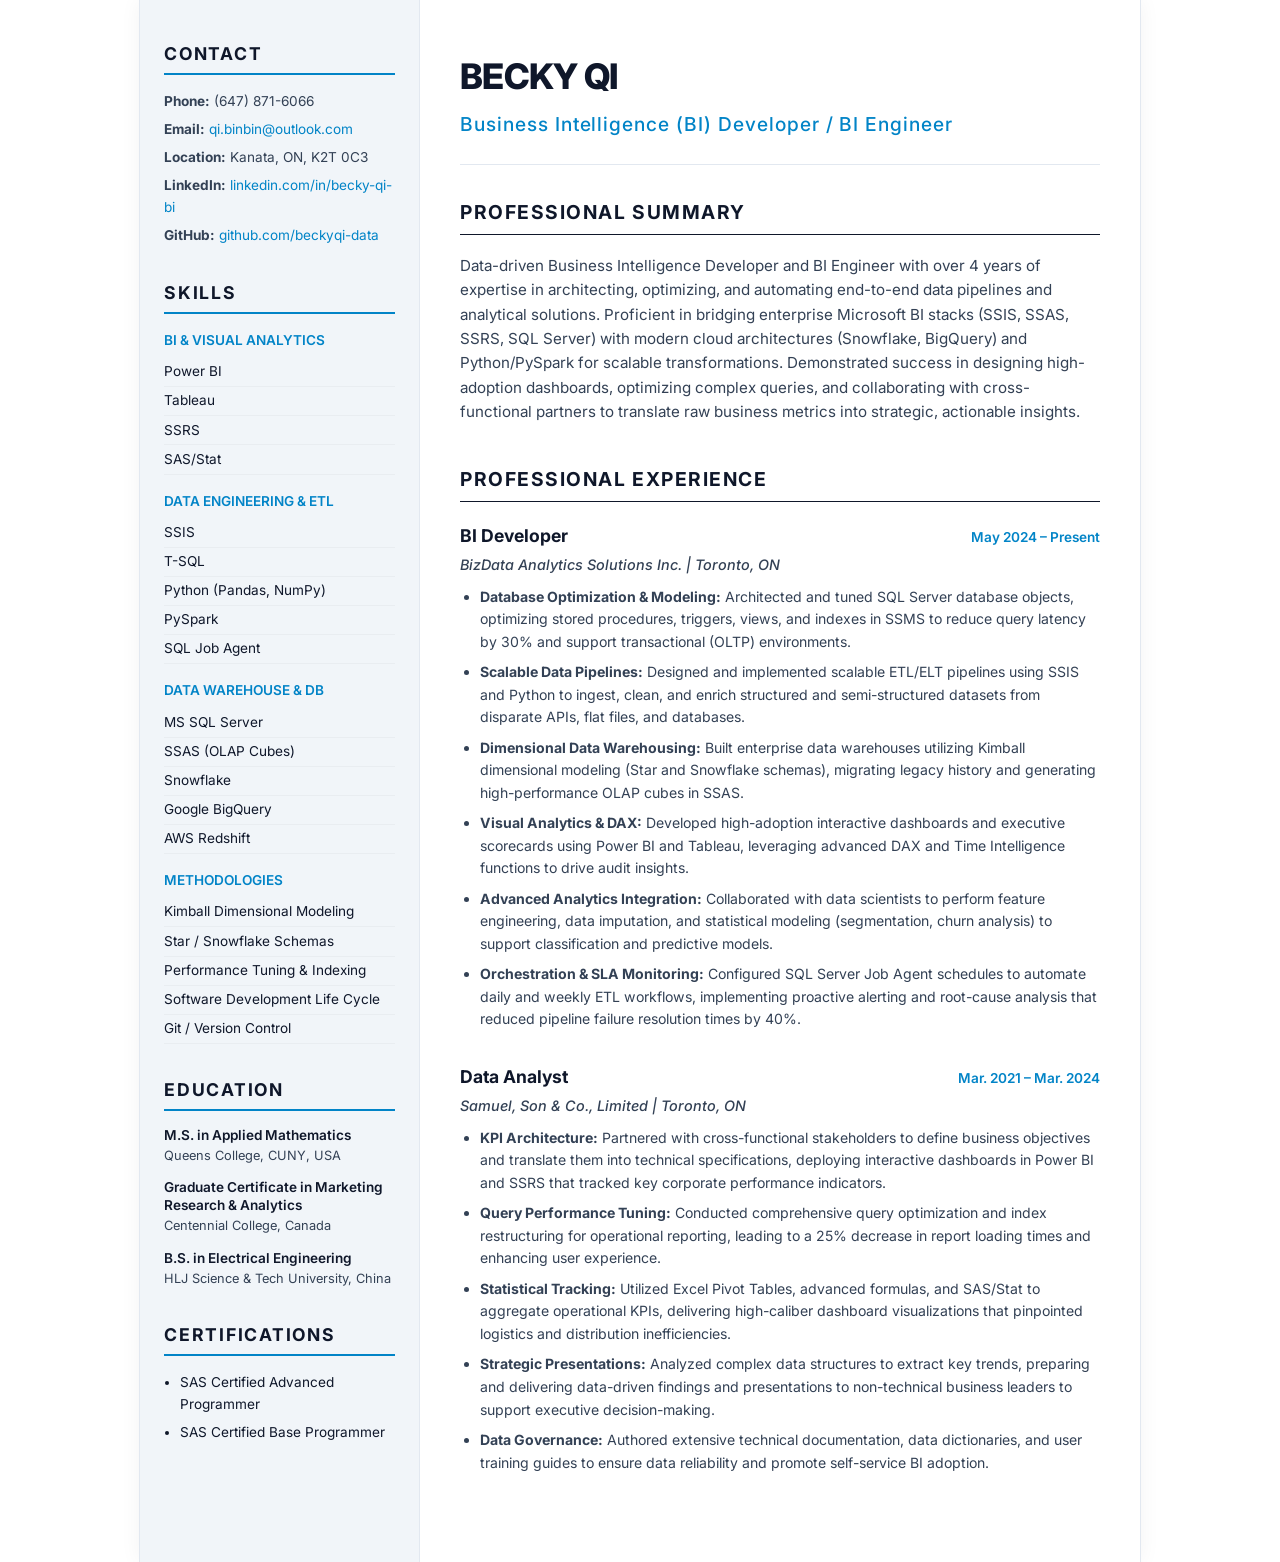
==== resume.html @ d2e99b10 "fix: make styling responsive and optimize variables for print" ====
<!DOCTYPE html>
<html lang="en">
<head>
  <meta charset="UTF-8">
  <meta name="viewport" content="width=device-width, initial-scale=1.0">
  <title>Becky Qi - Resume</title>
  <link href="https://fonts.googleapis.com/css2?family=Inter:wght@300;400;500;600;700&display=swap" rel="stylesheet">
  <style>
    :root {
      --primary-color: #0f172a; /* Slate 900 */
      --accent-color: #0284c7;  /* Sky 600 */
      --text-main: #334155;    /* Slate 700 */
      --text-dark: #0f172a;    /* Slate 900 */
      --border-color: #e2e8f0; /* Slate 200 */
      --sidebar-bg: #f1f5f9;   /* Slate 100 */
    }

    body {
      margin: 0;
      padding: 0;
      font-family: 'Inter', -apple-system, BlinkMacSystemFont, sans-serif;
      color: var(--text-main);
      background-color: #ffffff;
      line-height: 1.6;
      font-size: 14px;
      -webkit-print-color-adjust: exact;
    }

    .resume-container {
      display: flex;
      flex-direction: column;
      min-height: 100vh;
      max-width: 1000px;
      margin: 0 auto;
      border-left: 1px solid var(--border-color);
      border-right: 1px solid var(--border-color);
      box-shadow: 0 0 20px rgba(0,0,0,0.05);
    }

    /* Left Column (Sidebar) */
    .sidebar {
      background-color: var(--sidebar-bg);
      padding: 1.5rem 1rem;
    }

    .sidebar-section {
      margin-bottom: 2rem;
    }

    .sidebar-section h2 {
      font-size: 1.1rem;
      text-transform: uppercase;
      letter-spacing: 0.1em;
      color: var(--primary-color);
      border-bottom: 2px solid var(--accent-color);
      padding-bottom: 0.3rem;
      margin-top: 0;
      margin-bottom: 1rem;
      font-weight: 700;
    }

    .contact-info p {
      margin: 0.4rem 0;
      font-size: 0.85rem;
      word-break: break-all;
    }

    .contact-info a {
      color: var(--accent-color);
      text-decoration: none;
    }

    .contact-info a:hover {
      text-decoration: underline;
    }

    .skills-section h3 {
      font-size: 0.85rem;
      text-transform: uppercase;
      color: var(--accent-color);
      margin-top: 1rem;
      margin-bottom: 0.4rem;
      font-weight: 600;
    }

    .skills-section ul {
      list-style: none;
      padding: 0;
      margin: 0;
    }

    .skills-section li {
      font-size: 0.85rem;
      padding: 0.2rem 0;
      border-bottom: 1px solid rgba(0,0,0,0.03);
      color: var(--text-dark);
    }

    .edu-item {
      margin-bottom: 0.8rem;
    }

    .edu-degree {
      font-weight: 600;
      color: var(--text-dark);
      font-size: 0.85rem;
      margin: 0 0 0.1rem 0;
      line-height: 1.3;
    }

    .edu-school {
      font-size: 0.8rem;
      margin: 0;
      color: var(--text-main);
    }

    .certifications-section ul {
      padding-left: 1rem;
      margin: 0;
      font-size: 0.85rem;
    }

    .certifications-section li {
      margin-bottom: 0.4rem;
      color: var(--text-dark);
    }

    /* Right Column (Main Content) */
    .main-content {
      padding: 2rem 1.5rem;
    }

    .resume-header {
      border-bottom: 1px solid var(--border-color);
      padding-bottom: 1.5rem;
      margin-bottom: 2rem;
    }

    .candidate-name {
      font-size: 2.2rem;
      font-weight: 800;
      color: var(--primary-color);
      margin: 0;
      letter-spacing: -0.02em;
      text-transform: uppercase;
    }

    .candidate-title {
      font-size: 1.2rem;
      color: var(--accent-color);
      margin: 0.3rem 0 0 0;
      font-weight: 500;
      letter-spacing: 0.05em;
    }

    .main-section {
      margin-bottom: 2.5rem;
    }

    .section-title {
      font-size: 1.2rem;
      text-transform: uppercase;
      letter-spacing: 0.08em;
      color: var(--primary-color);
      border-bottom: 1px solid var(--primary-color);
      padding-bottom: 0.4rem;
      margin-top: 0;
      margin-bottom: 1.2rem;
      font-weight: 700;
    }

    .summary-section p {
      font-size: 0.95rem;
      color: var(--text-main);
      margin: 0;
    }

    .job-item {
      margin-bottom: 2rem;
    }

    .job-header {
      display: flex;
      justify-content: space-between;
      align-items: baseline;
      margin-bottom: 0.2rem;
    }

    .job-title {
      font-size: 1.1rem;
      font-weight: 700;
      color: var(--text-dark);
      margin: 0;
    }

    .job-date {
      font-size: 0.85rem;
      color: var(--accent-color);
      font-weight: 600;
    }

    .job-company {
      font-size: 0.9rem;
      font-style: italic;
      color: var(--text-main);
      margin-bottom: 0.6rem;
      font-weight: 500;
    }

    .job-bullets {
      margin: 0;
      padding-left: 1.25rem;
      font-size: 0.88rem;
    }

    .job-bullets li {
      margin-bottom: 0.5rem;
    }

    @media (min-width: 768px) {
      .resume-container {
        display: grid;
        grid-template-columns: 280px 1fr;
      }
      .sidebar {
        border-right: 1px solid var(--border-color);
        padding: 2.5rem 1.5rem;
      }
      .main-content {
        padding: 3rem 2.5rem;
      }
    }

    /* PRINT STYLE BLOCK */
    @media print {
      :root {
        --primary-color: #000000;
        --accent-color: #0f172a;
        --text-main: #000000;
        --text-dark: #000000;
        --sidebar-bg: #f8fafc;
        --border-color: #cbd5e1;
      }
      body {
        background-color: #ffffff;
        color: #000000;
        font-size: 11pt;
      }
      .resume-container {
        display: grid;
        grid-template-columns: 240px 1fr;
        box-shadow: none;
        border: none;
        max-width: 100%;
        margin: 0;
        min-height: auto;
      }
      .sidebar {
        background-color: #f8fafc !important;
        padding: 1.5rem 1rem;
        border-right: 1px solid #cbd5e1;
      }
      .main-content {
        padding: 1.5rem 1.5rem;
      }
      .candidate-name {
        font-size: 24pt;
      }
      .candidate-title {
        font-size: 13pt;
      }
      .job-title {
        font-size: 11pt;
      }
      .job-bullets {
        font-size: 9.5pt;
      }
      a {
        text-decoration: none;
        color: #000000;
      }
    }
  </style>
</head>
<body>
  <div class="resume-container">
    <!-- Left Column (Sidebar) -->
    <aside class="sidebar">
      <div class="sidebar-section contact-info">
        <h2>Contact</h2>
        <p><strong>Phone:</strong> (647) 871-6066</p>
        <p><strong>Email:</strong> <a href="mailto:qi.binbin@outlook.com">qi.binbin@outlook.com</a></p>
        <p><strong>Location:</strong> Kanata, ON, K2T 0C3</p>
        <p><strong>LinkedIn:</strong> <a href="https://linkedin.com/in/becky-qi-bi" target="_blank" rel="noopener noreferrer">linkedin.com/in/becky-qi-bi</a></p>
        <p><strong>GitHub:</strong> <a href="https://github.com/beckyqi-data" target="_blank" rel="noopener noreferrer">github.com/beckyqi-data</a></p>
      </div>

      <div class="sidebar-section skills-section">
        <h2>Skills</h2>
        
        <h3>BI & Visual Analytics</h3>
        <ul>
          <li>Power BI</li>
          <li>Tableau</li>
          <li>SSRS</li>
          <li>SAS/Stat</li>
        </ul>

        <h3>Data Engineering & ETL</h3>
        <ul>
          <li>SSIS</li>
          <li>T-SQL</li>
          <li>Python (Pandas, NumPy)</li>
          <li>PySpark</li>
          <li>SQL Job Agent</li>
        </ul>

        <h3>Data Warehouse & DB</h3>
        <ul>
          <li>MS SQL Server</li>
          <li>SSAS (OLAP Cubes)</li>
          <li>Snowflake</li>
          <li>Google BigQuery</li>
          <li>AWS Redshift</li>
        </ul>

        <h3>Methodologies</h3>
        <ul>
          <li>Kimball Dimensional Modeling</li>
          <li>Star / Snowflake Schemas</li>
          <li>Performance Tuning & Indexing</li>
          <li>Software Development Life Cycle</li>
          <li>Git / Version Control</li>
        </ul>
      </div>

      <div class="sidebar-section education-section">
        <h2>Education</h2>
        <div class="edu-item">
          <p class="edu-degree">M.S. in Applied Mathematics</p>
          <p class="edu-school">Queens College, CUNY, USA</p>
        </div>
        <div class="edu-item">
          <p class="edu-degree">Graduate Certificate in Marketing Research & Analytics</p>
          <p class="edu-school">Centennial College, Canada</p>
        </div>
        <div class="edu-item">
          <p class="edu-degree">B.S. in Electrical Engineering</p>
          <p class="edu-school">HLJ Science & Tech University, China</p>
        </div>
      </div>

      <div class="sidebar-section certifications-section">
        <h2>Certifications</h2>
        <ul>
          <li>SAS Certified Advanced Programmer</li>
          <li>SAS Certified Base Programmer</li>
        </ul>
      </div>
    </aside>

    <!-- Right Column (Main Content) -->
    <main class="main-content">
      <header class="resume-header">
        <h1 class="candidate-name">Becky Qi</h1>
        <p class="candidate-title">Business Intelligence (BI) Developer / BI Engineer</p>
      </header>

      <section class="main-section summary-section">
        <h2 class="section-title">Professional Summary</h2>
        <p>
          Data-driven Business Intelligence Developer and BI Engineer with over 4 years of expertise in architecting, optimizing, and automating end-to-end data pipelines and analytical solutions. Proficient in bridging enterprise Microsoft BI stacks (SSIS, SSAS, SSRS, SQL Server) with modern cloud architectures (Snowflake, BigQuery) and Python/PySpark for scalable transformations. Demonstrated success in designing high-adoption dashboards, optimizing complex queries, and collaborating with cross-functional partners to translate raw business metrics into strategic, actionable insights.
        </p>
      </section>

      <section class="main-section experience-section">
        <h2 class="section-title">Professional Experience</h2>

        <div class="job-item">
          <div class="job-header">
            <h3 class="job-title">BI Developer</h3>
            <span class="job-date"><time datetime="2024-05">May 2024</time> – Present</span>
          </div>
          <div class="job-company">BizData Analytics Solutions Inc. | Toronto, ON</div>
          <ul class="job-bullets">
            <li><strong>Database Optimization & Modeling:</strong> Architected and tuned SQL Server database objects, optimizing stored procedures, triggers, views, and indexes in SSMS to reduce query latency by 30% and support transactional (OLTP) environments.</li>
            <li><strong>Scalable Data Pipelines:</strong> Designed and implemented scalable ETL/ELT pipelines using SSIS and Python to ingest, clean, and enrich structured and semi-structured datasets from disparate APIs, flat files, and databases.</li>
            <li><strong>Dimensional Data Warehousing:</strong> Built enterprise data warehouses utilizing Kimball dimensional modeling (Star and Snowflake schemas), migrating legacy history and generating high-performance OLAP cubes in SSAS.</li>
            <li><strong>Visual Analytics & DAX:</strong> Developed high-adoption interactive dashboards and executive scorecards using Power BI and Tableau, leveraging advanced DAX and Time Intelligence functions to drive audit insights.</li>
            <li><strong>Advanced Analytics Integration:</strong> Collaborated with data scientists to perform feature engineering, data imputation, and statistical modeling (segmentation, churn analysis) to support classification and predictive models.</li>
            <li><strong>Orchestration & SLA Monitoring:</strong> Configured SQL Server Job Agent schedules to automate daily and weekly ETL workflows, implementing proactive alerting and root-cause analysis that reduced pipeline failure resolution times by 40%.</li>
          </ul>
        </div>

        <div class="job-item">
          <div class="job-header">
            <h3 class="job-title">Data Analyst</h3>
            <span class="job-date"><time datetime="2021-03">Mar. 2021</time> – <time datetime="2024-03">Mar. 2024</time></span>
          </div>
          <div class="job-company">Samuel, Son & Co., Limited | Toronto, ON</div>
          <ul class="job-bullets">
            <li><strong>KPI Architecture:</strong> Partnered with cross-functional stakeholders to define business objectives and translate them into technical specifications, deploying interactive dashboards in Power BI and SSRS that tracked key corporate performance indicators.</li>
            <li><strong>Query Performance Tuning:</strong> Conducted comprehensive query optimization and index restructuring for operational reporting, leading to a 25% decrease in report loading times and enhancing user experience.</li>
            <li><strong>Statistical Tracking:</strong> Utilized Excel Pivot Tables, advanced formulas, and SAS/Stat to aggregate operational KPIs, delivering high-caliber dashboard visualizations that pinpointed logistics and distribution inefficiencies.</li>
            <li><strong>Strategic Presentations:</strong> Analyzed complex data structures to extract key trends, preparing and delivering data-driven findings and presentations to non-technical business leaders to support executive decision-making.</li>
            <li><strong>Data Governance:</strong> Authored extensive technical documentation, data dictionaries, and user training guides to ensure data reliability and promote self-service BI adoption.</li>
          </ul>
        </div>
      </section>
    </main>
  </div>
</body>
</html>
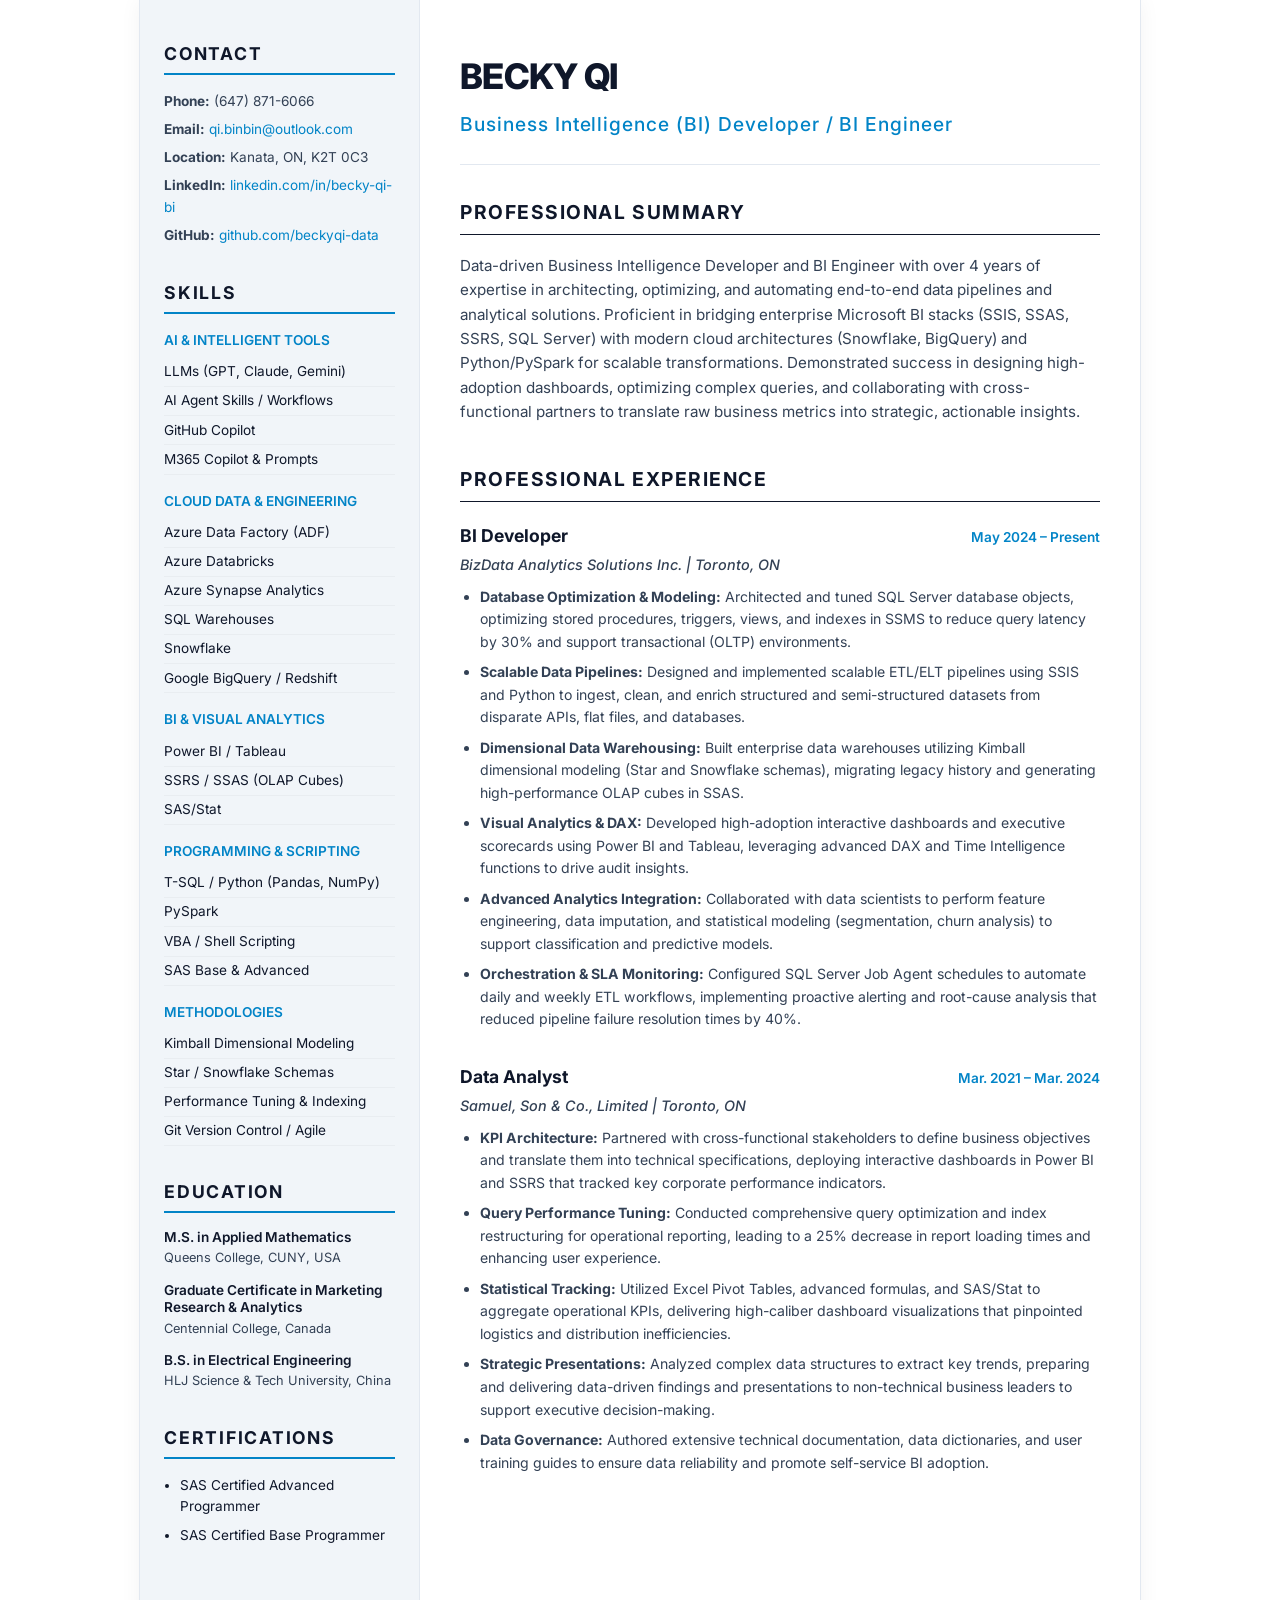
==== commit 5d8edef4: "feat: integrate AI and cloud data engineering skills in sidebar" ====
--- a/resume.html
+++ b/resume.html
@@ -298,30 +298,37 @@
       <div class="sidebar-section skills-section">
         <h2>Skills</h2>
         
+        <h3>AI & Intelligent Tools</h3>
+        <ul>
+          <li>LLMs (GPT, Claude, Gemini)</li>
+          <li>AI Agent Skills / Workflows</li>
+          <li>GitHub Copilot</li>
+          <li>M365 Copilot & Prompts</li>
+        </ul>
+
+        <h3>Cloud Data & Engineering</h3>
+        <ul>
+          <li>Azure Data Factory (ADF)</li>
+          <li>Azure Databricks</li>
+          <li>Azure Synapse Analytics</li>
+          <li>SQL Warehouses</li>
+          <li>Snowflake</li>
+          <li>Google BigQuery / Redshift</li>
+        </ul>
+
         <h3>BI & Visual Analytics</h3>
         <ul>
-          <li>Power BI</li>
-          <li>Tableau</li>
-          <li>SSRS</li>
+          <li>Power BI / Tableau</li>
+          <li>SSRS / SSAS (OLAP Cubes)</li>
           <li>SAS/Stat</li>
         </ul>
 
-        <h3>Data Engineering & ETL</h3>
-        <ul>
-          <li>SSIS</li>
-          <li>T-SQL</li>
-          <li>Python (Pandas, NumPy)</li>
+        <h3>Programming & Scripting</h3>
+        <ul>
+          <li>T-SQL / Python (Pandas, NumPy)</li>
           <li>PySpark</li>
-          <li>SQL Job Agent</li>
-        </ul>
-
-        <h3>Data Warehouse & DB</h3>
-        <ul>
-          <li>MS SQL Server</li>
-          <li>SSAS (OLAP Cubes)</li>
-          <li>Snowflake</li>
-          <li>Google BigQuery</li>
-          <li>AWS Redshift</li>
+          <li>VBA / Shell Scripting</li>
+          <li>SAS Base & Advanced</li>
         </ul>
 
         <h3>Methodologies</h3>
@@ -329,8 +336,7 @@
           <li>Kimball Dimensional Modeling</li>
           <li>Star / Snowflake Schemas</li>
           <li>Performance Tuning & Indexing</li>
-          <li>Software Development Life Cycle</li>
-          <li>Git / Version Control</li>
+          <li>Git Version Control / Agile</li>
         </ul>
       </div>
 
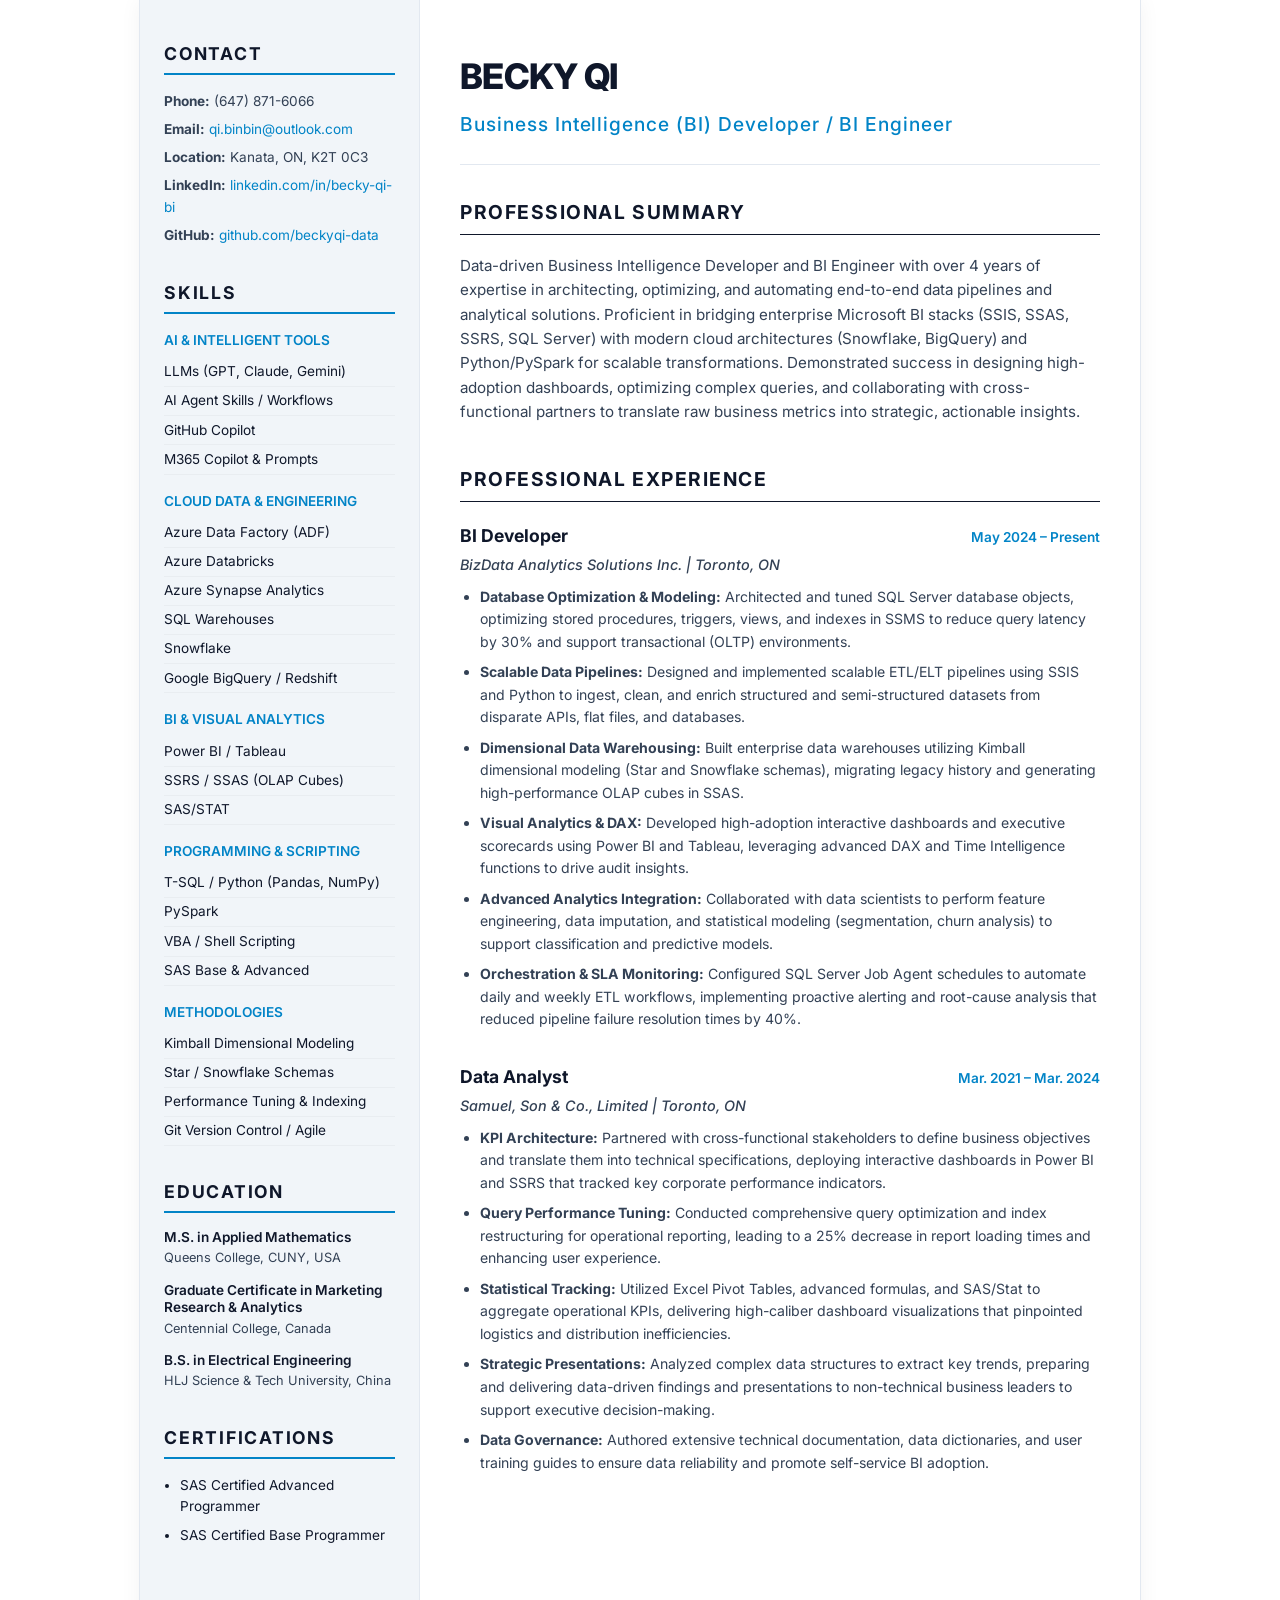
==== commit ba35e5a1: "fix: capitalize SAS/STAT in sidebar" ====
--- a/resume.html
+++ b/resume.html
@@ -320,7 +320,7 @@
         <ul>
           <li>Power BI / Tableau</li>
           <li>SSRS / SSAS (OLAP Cubes)</li>
-          <li>SAS/Stat</li>
+          <li>SAS/STAT</li>
         </ul>
 
         <h3>Programming & Scripting</h3>
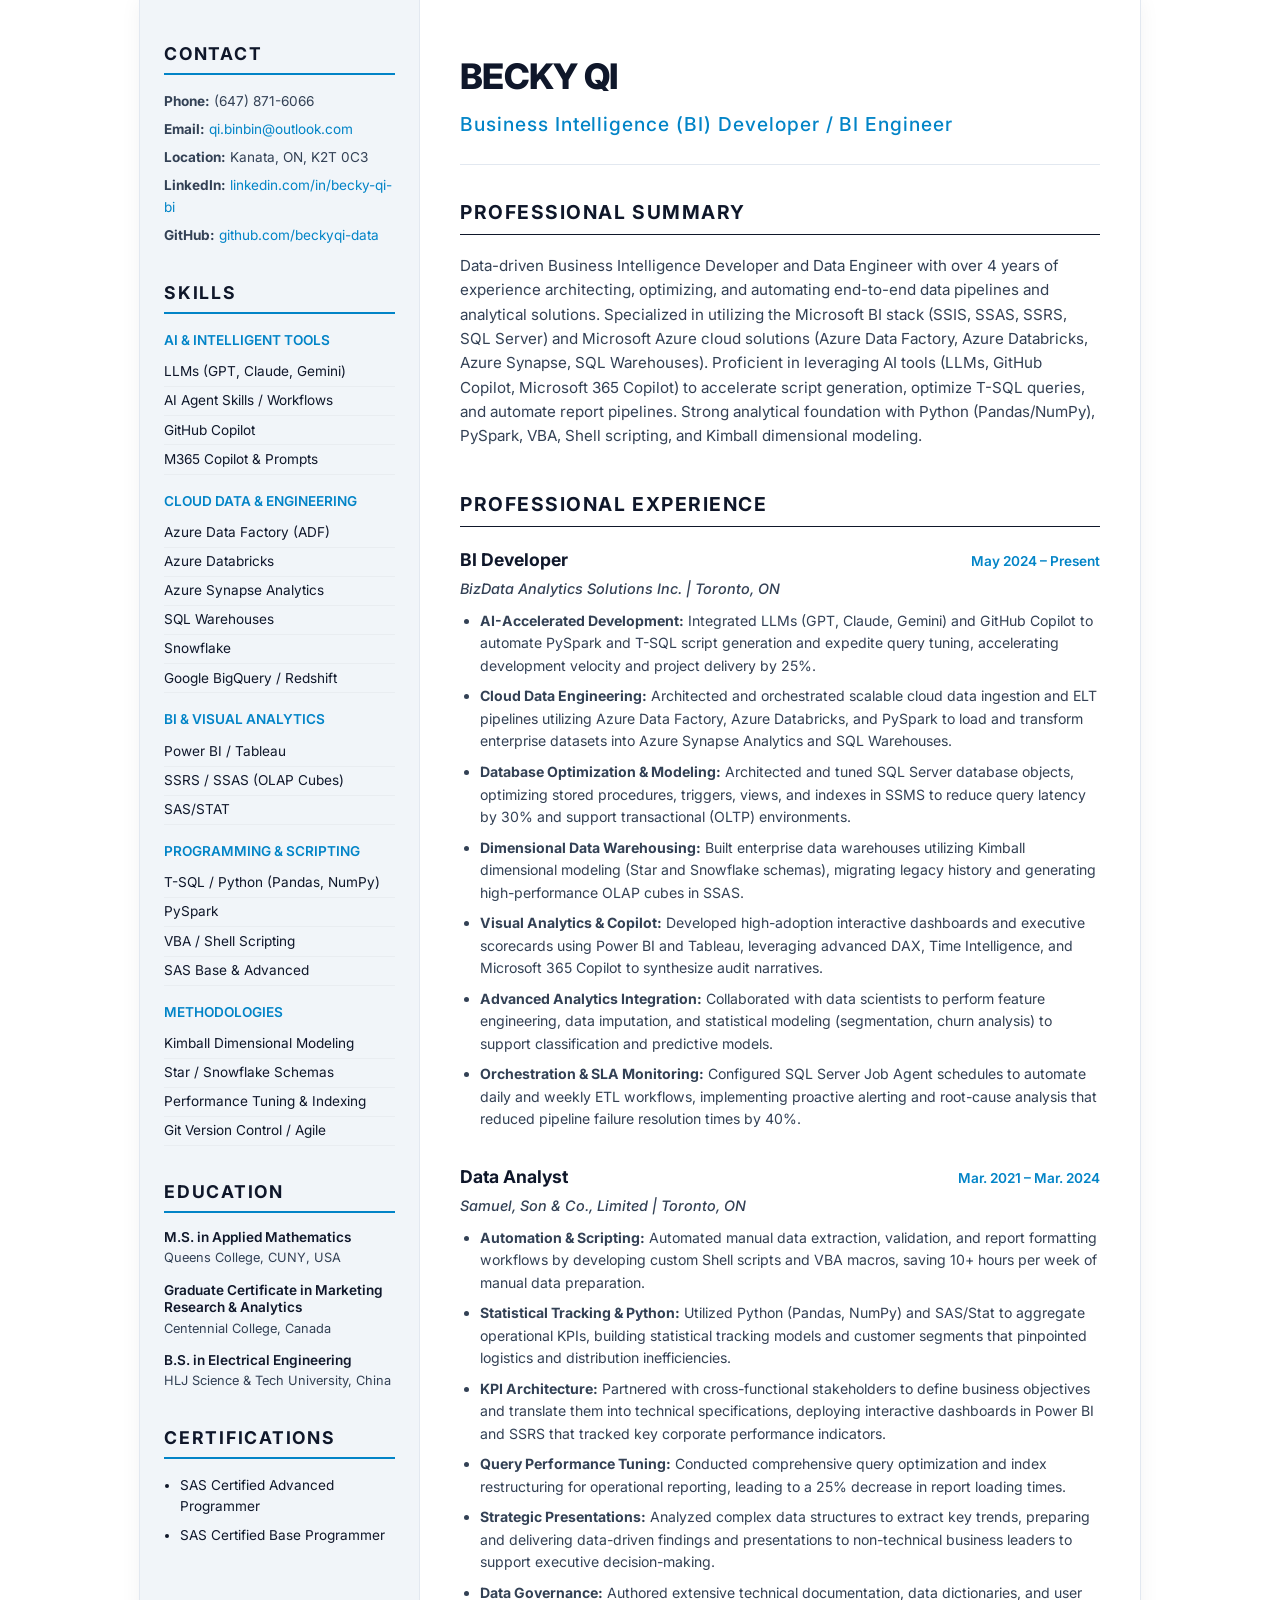
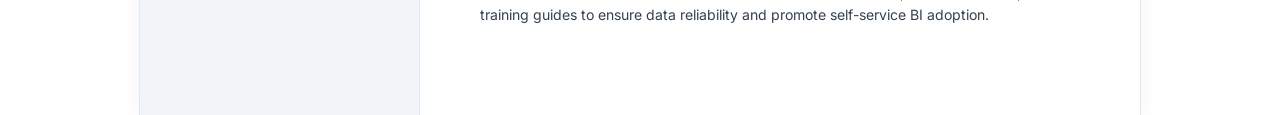
==== commit e6ff17a3: "feat: integrate AI acceleration and data engineering achievements into experience" ====
--- a/resume.html
+++ b/resume.html
@@ -375,7 +375,7 @@
       <section class="main-section summary-section">
         <h2 class="section-title">Professional Summary</h2>
         <p>
-          Data-driven Business Intelligence Developer and BI Engineer with over 4 years of expertise in architecting, optimizing, and automating end-to-end data pipelines and analytical solutions. Proficient in bridging enterprise Microsoft BI stacks (SSIS, SSAS, SSRS, SQL Server) with modern cloud architectures (Snowflake, BigQuery) and Python/PySpark for scalable transformations. Demonstrated success in designing high-adoption dashboards, optimizing complex queries, and collaborating with cross-functional partners to translate raw business metrics into strategic, actionable insights.
+          Data-driven Business Intelligence Developer and Data Engineer with over 4 years of experience architecting, optimizing, and automating end-to-end data pipelines and analytical solutions. Specialized in utilizing the Microsoft BI stack (SSIS, SSAS, SSRS, SQL Server) and Microsoft Azure cloud solutions (Azure Data Factory, Azure Databricks, Azure Synapse, SQL Warehouses). Proficient in leveraging AI tools (LLMs, GitHub Copilot, Microsoft 365 Copilot) to accelerate script generation, optimize T-SQL queries, and automate report pipelines. Strong analytical foundation with Python (Pandas/NumPy), PySpark, VBA, Shell scripting, and Kimball dimensional modeling.
         </p>
       </section>
 
@@ -389,10 +389,11 @@
           </div>
           <div class="job-company">BizData Analytics Solutions Inc. | Toronto, ON</div>
           <ul class="job-bullets">
+            <li><strong>AI-Accelerated Development:</strong> Integrated LLMs (GPT, Claude, Gemini) and GitHub Copilot to automate PySpark and T-SQL script generation and expedite query tuning, accelerating development velocity and project delivery by 25%.</li>
+            <li><strong>Cloud Data Engineering:</strong> Architected and orchestrated scalable cloud data ingestion and ELT pipelines utilizing Azure Data Factory, Azure Databricks, and PySpark to load and transform enterprise datasets into Azure Synapse Analytics and SQL Warehouses.</li>
             <li><strong>Database Optimization & Modeling:</strong> Architected and tuned SQL Server database objects, optimizing stored procedures, triggers, views, and indexes in SSMS to reduce query latency by 30% and support transactional (OLTP) environments.</li>
-            <li><strong>Scalable Data Pipelines:</strong> Designed and implemented scalable ETL/ELT pipelines using SSIS and Python to ingest, clean, and enrich structured and semi-structured datasets from disparate APIs, flat files, and databases.</li>
             <li><strong>Dimensional Data Warehousing:</strong> Built enterprise data warehouses utilizing Kimball dimensional modeling (Star and Snowflake schemas), migrating legacy history and generating high-performance OLAP cubes in SSAS.</li>
-            <li><strong>Visual Analytics & DAX:</strong> Developed high-adoption interactive dashboards and executive scorecards using Power BI and Tableau, leveraging advanced DAX and Time Intelligence functions to drive audit insights.</li>
+            <li><strong>Visual Analytics & Copilot:</strong> Developed high-adoption interactive dashboards and executive scorecards using Power BI and Tableau, leveraging advanced DAX, Time Intelligence, and Microsoft 365 Copilot to synthesize audit narratives.</li>
             <li><strong>Advanced Analytics Integration:</strong> Collaborated with data scientists to perform feature engineering, data imputation, and statistical modeling (segmentation, churn analysis) to support classification and predictive models.</li>
             <li><strong>Orchestration & SLA Monitoring:</strong> Configured SQL Server Job Agent schedules to automate daily and weekly ETL workflows, implementing proactive alerting and root-cause analysis that reduced pipeline failure resolution times by 40%.</li>
           </ul>
@@ -405,9 +406,10 @@
           </div>
           <div class="job-company">Samuel, Son & Co., Limited | Toronto, ON</div>
           <ul class="job-bullets">
+            <li><strong>Automation & Scripting:</strong> Automated manual data extraction, validation, and report formatting workflows by developing custom Shell scripts and VBA macros, saving 10+ hours per week of manual data preparation.</li>
+            <li><strong>Statistical Tracking & Python:</strong> Utilized Python (Pandas, NumPy) and SAS/Stat to aggregate operational KPIs, building statistical tracking models and customer segments that pinpointed logistics and distribution inefficiencies.</li>
             <li><strong>KPI Architecture:</strong> Partnered with cross-functional stakeholders to define business objectives and translate them into technical specifications, deploying interactive dashboards in Power BI and SSRS that tracked key corporate performance indicators.</li>
-            <li><strong>Query Performance Tuning:</strong> Conducted comprehensive query optimization and index restructuring for operational reporting, leading to a 25% decrease in report loading times and enhancing user experience.</li>
-            <li><strong>Statistical Tracking:</strong> Utilized Excel Pivot Tables, advanced formulas, and SAS/Stat to aggregate operational KPIs, delivering high-caliber dashboard visualizations that pinpointed logistics and distribution inefficiencies.</li>
+            <li><strong>Query Performance Tuning:</strong> Conducted comprehensive query optimization and index restructuring for operational reporting, leading to a 25% decrease in report loading times.</li>
             <li><strong>Strategic Presentations:</strong> Analyzed complex data structures to extract key trends, preparing and delivering data-driven findings and presentations to non-technical business leaders to support executive decision-making.</li>
             <li><strong>Data Governance:</strong> Authored extensive technical documentation, data dictionaries, and user training guides to ensure data reliability and promote self-service BI adoption.</li>
           </ul>
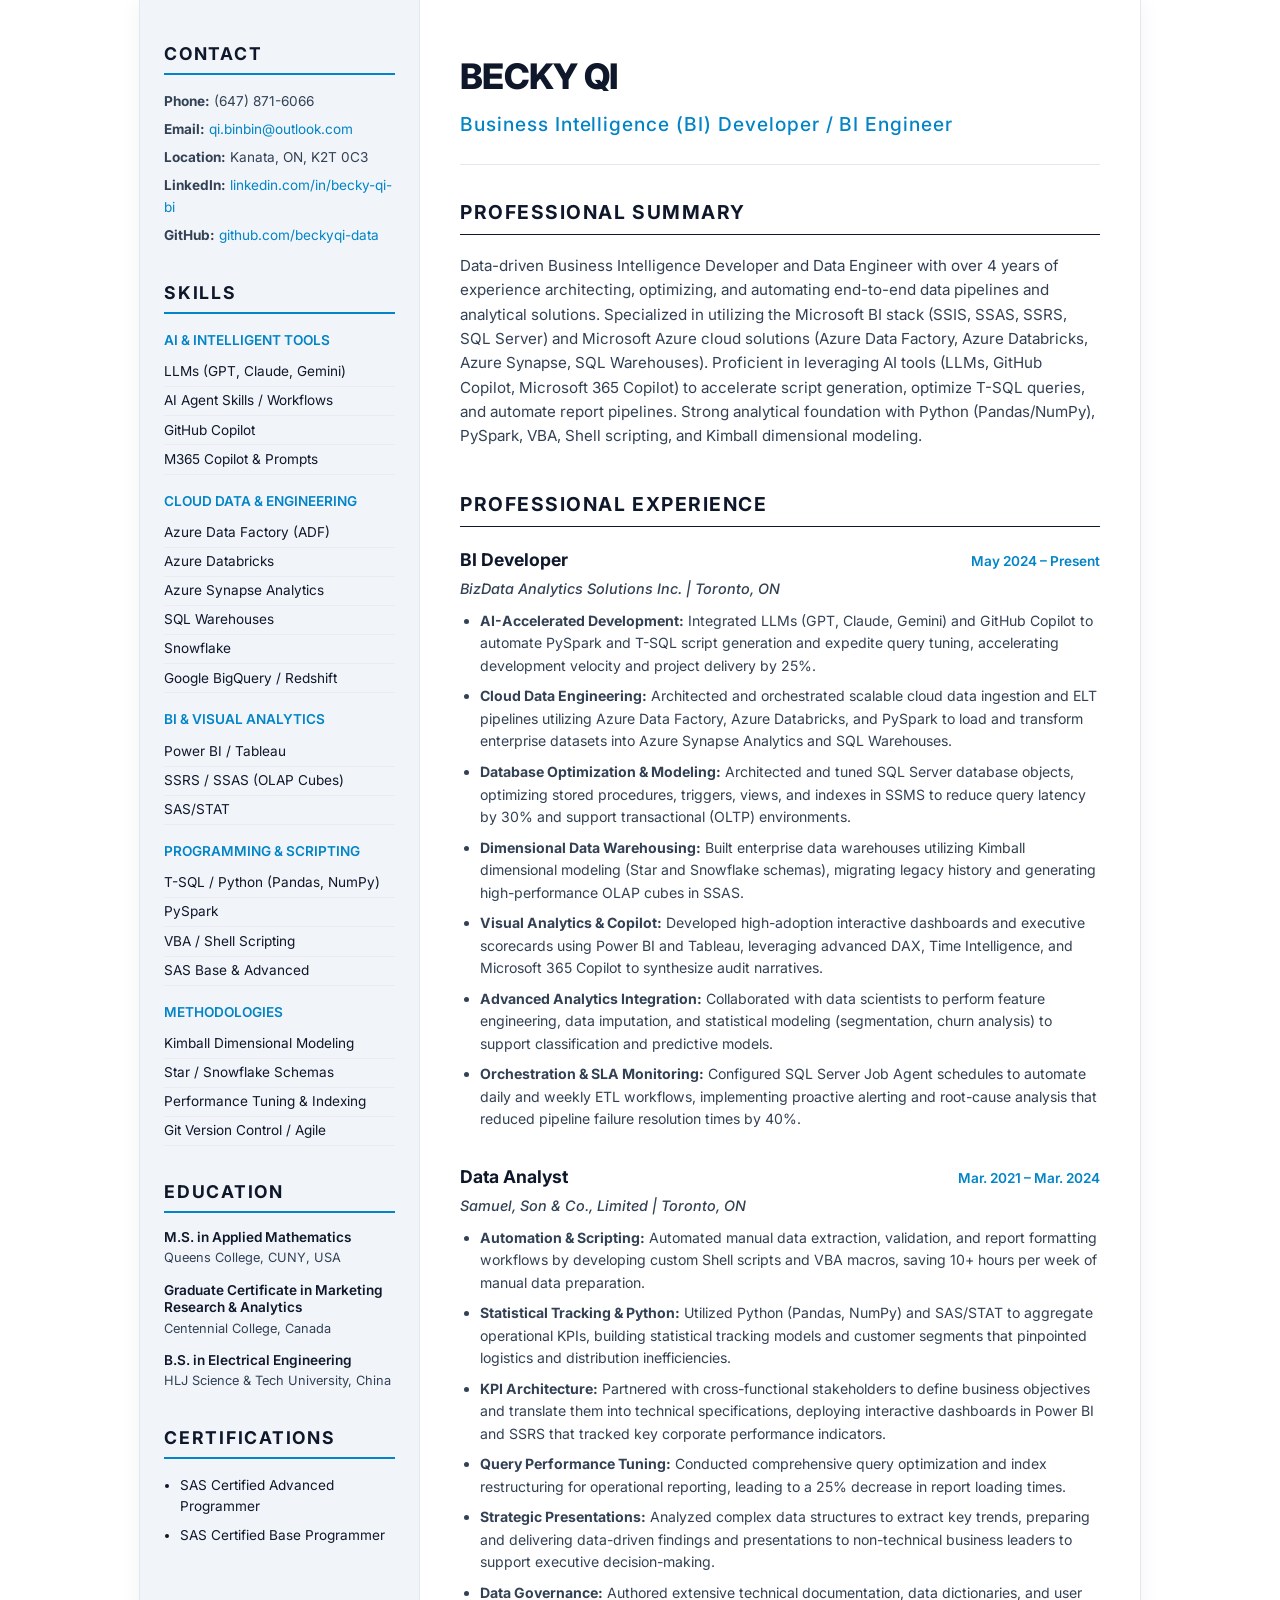
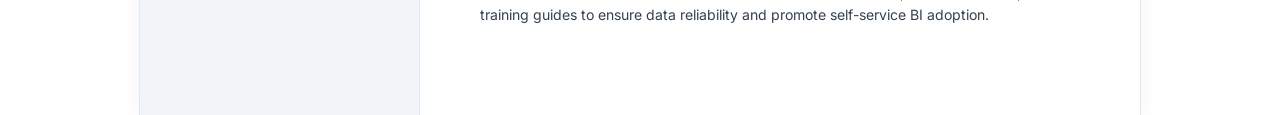
==== commit ad74c793: "fix: capitalize SAS/STAT in experience section" ====
--- a/resume.html
+++ b/resume.html
@@ -407,7 +407,7 @@
           <div class="job-company">Samuel, Son & Co., Limited | Toronto, ON</div>
           <ul class="job-bullets">
             <li><strong>Automation & Scripting:</strong> Automated manual data extraction, validation, and report formatting workflows by developing custom Shell scripts and VBA macros, saving 10+ hours per week of manual data preparation.</li>
-            <li><strong>Statistical Tracking & Python:</strong> Utilized Python (Pandas, NumPy) and SAS/Stat to aggregate operational KPIs, building statistical tracking models and customer segments that pinpointed logistics and distribution inefficiencies.</li>
+            <li><strong>Statistical Tracking & Python:</strong> Utilized Python (Pandas, NumPy) and SAS/STAT to aggregate operational KPIs, building statistical tracking models and customer segments that pinpointed logistics and distribution inefficiencies.</li>
             <li><strong>KPI Architecture:</strong> Partnered with cross-functional stakeholders to define business objectives and translate them into technical specifications, deploying interactive dashboards in Power BI and SSRS that tracked key corporate performance indicators.</li>
             <li><strong>Query Performance Tuning:</strong> Conducted comprehensive query optimization and index restructuring for operational reporting, leading to a 25% decrease in report loading times.</li>
             <li><strong>Strategic Presentations:</strong> Analyzed complex data structures to extract key trends, preparing and delivering data-driven findings and presentations to non-technical business leaders to support executive decision-making.</li>
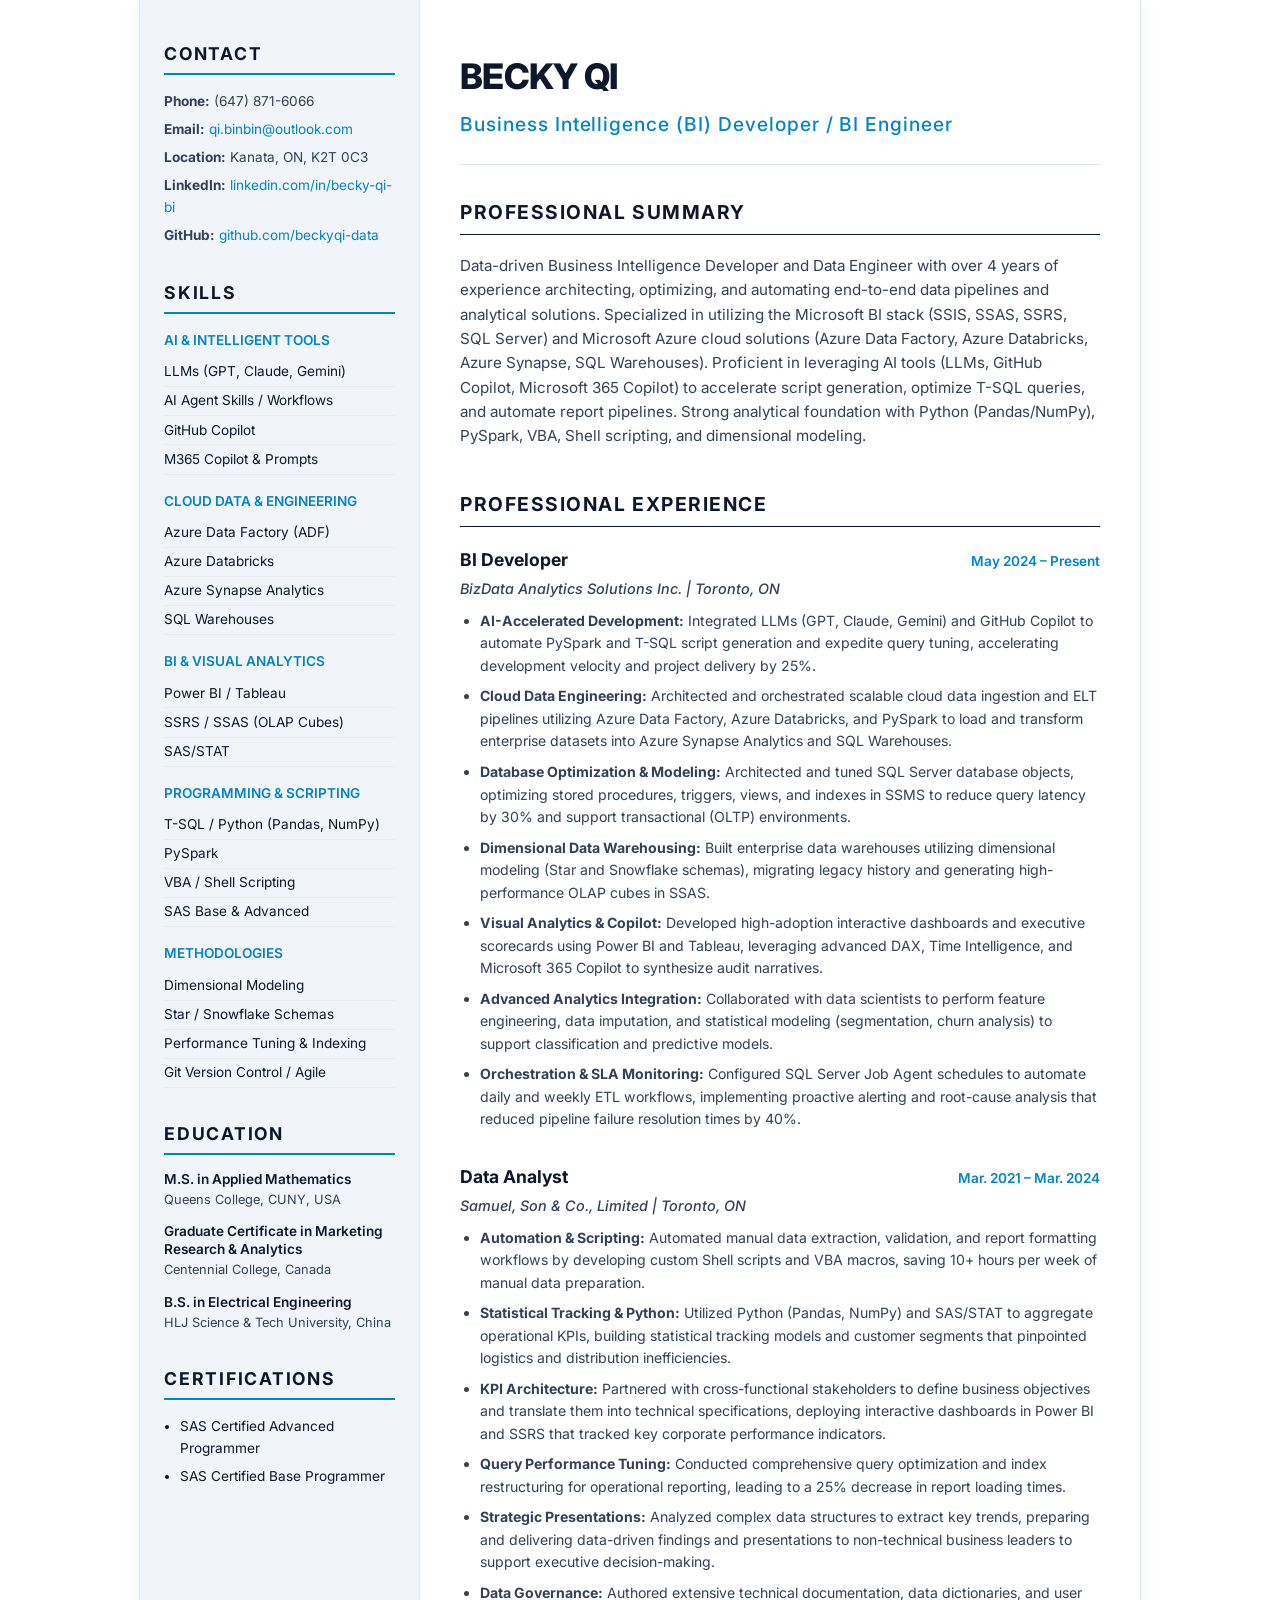
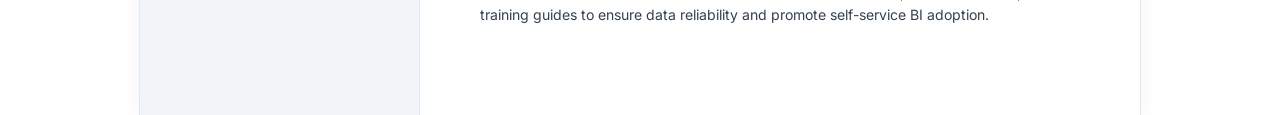
==== commit 5df07ff7: "fix: remove Snowflake, BigQuery, Redshift, and Kimball modeling from resume" ====
--- a/resume.html
+++ b/resume.html
@@ -312,8 +312,6 @@
           <li>Azure Databricks</li>
           <li>Azure Synapse Analytics</li>
           <li>SQL Warehouses</li>
-          <li>Snowflake</li>
-          <li>Google BigQuery / Redshift</li>
         </ul>
 
         <h3>BI & Visual Analytics</h3>
@@ -333,7 +331,7 @@
 
         <h3>Methodologies</h3>
         <ul>
-          <li>Kimball Dimensional Modeling</li>
+          <li>Dimensional Modeling</li>
           <li>Star / Snowflake Schemas</li>
           <li>Performance Tuning & Indexing</li>
           <li>Git Version Control / Agile</li>
@@ -375,7 +373,7 @@
       <section class="main-section summary-section">
         <h2 class="section-title">Professional Summary</h2>
         <p>
-          Data-driven Business Intelligence Developer and Data Engineer with over 4 years of experience architecting, optimizing, and automating end-to-end data pipelines and analytical solutions. Specialized in utilizing the Microsoft BI stack (SSIS, SSAS, SSRS, SQL Server) and Microsoft Azure cloud solutions (Azure Data Factory, Azure Databricks, Azure Synapse, SQL Warehouses). Proficient in leveraging AI tools (LLMs, GitHub Copilot, Microsoft 365 Copilot) to accelerate script generation, optimize T-SQL queries, and automate report pipelines. Strong analytical foundation with Python (Pandas/NumPy), PySpark, VBA, Shell scripting, and Kimball dimensional modeling.
+          Data-driven Business Intelligence Developer and Data Engineer with over 4 years of experience architecting, optimizing, and automating end-to-end data pipelines and analytical solutions. Specialized in utilizing the Microsoft BI stack (SSIS, SSAS, SSRS, SQL Server) and Microsoft Azure cloud solutions (Azure Data Factory, Azure Databricks, Azure Synapse, SQL Warehouses). Proficient in leveraging AI tools (LLMs, GitHub Copilot, Microsoft 365 Copilot) to accelerate script generation, optimize T-SQL queries, and automate report pipelines. Strong analytical foundation with Python (Pandas/NumPy), PySpark, VBA, Shell scripting, and dimensional modeling.
         </p>
       </section>
 
@@ -392,7 +390,7 @@
             <li><strong>AI-Accelerated Development:</strong> Integrated LLMs (GPT, Claude, Gemini) and GitHub Copilot to automate PySpark and T-SQL script generation and expedite query tuning, accelerating development velocity and project delivery by 25%.</li>
             <li><strong>Cloud Data Engineering:</strong> Architected and orchestrated scalable cloud data ingestion and ELT pipelines utilizing Azure Data Factory, Azure Databricks, and PySpark to load and transform enterprise datasets into Azure Synapse Analytics and SQL Warehouses.</li>
             <li><strong>Database Optimization & Modeling:</strong> Architected and tuned SQL Server database objects, optimizing stored procedures, triggers, views, and indexes in SSMS to reduce query latency by 30% and support transactional (OLTP) environments.</li>
-            <li><strong>Dimensional Data Warehousing:</strong> Built enterprise data warehouses utilizing Kimball dimensional modeling (Star and Snowflake schemas), migrating legacy history and generating high-performance OLAP cubes in SSAS.</li>
+            <li><strong>Dimensional Data Warehousing:</strong> Built enterprise data warehouses utilizing dimensional modeling (Star and Snowflake schemas), migrating legacy history and generating high-performance OLAP cubes in SSAS.</li>
             <li><strong>Visual Analytics & Copilot:</strong> Developed high-adoption interactive dashboards and executive scorecards using Power BI and Tableau, leveraging advanced DAX, Time Intelligence, and Microsoft 365 Copilot to synthesize audit narratives.</li>
             <li><strong>Advanced Analytics Integration:</strong> Collaborated with data scientists to perform feature engineering, data imputation, and statistical modeling (segmentation, churn analysis) to support classification and predictive models.</li>
             <li><strong>Orchestration & SLA Monitoring:</strong> Configured SQL Server Job Agent schedules to automate daily and weekly ETL workflows, implementing proactive alerting and root-cause analysis that reduced pipeline failure resolution times by 40%.</li>
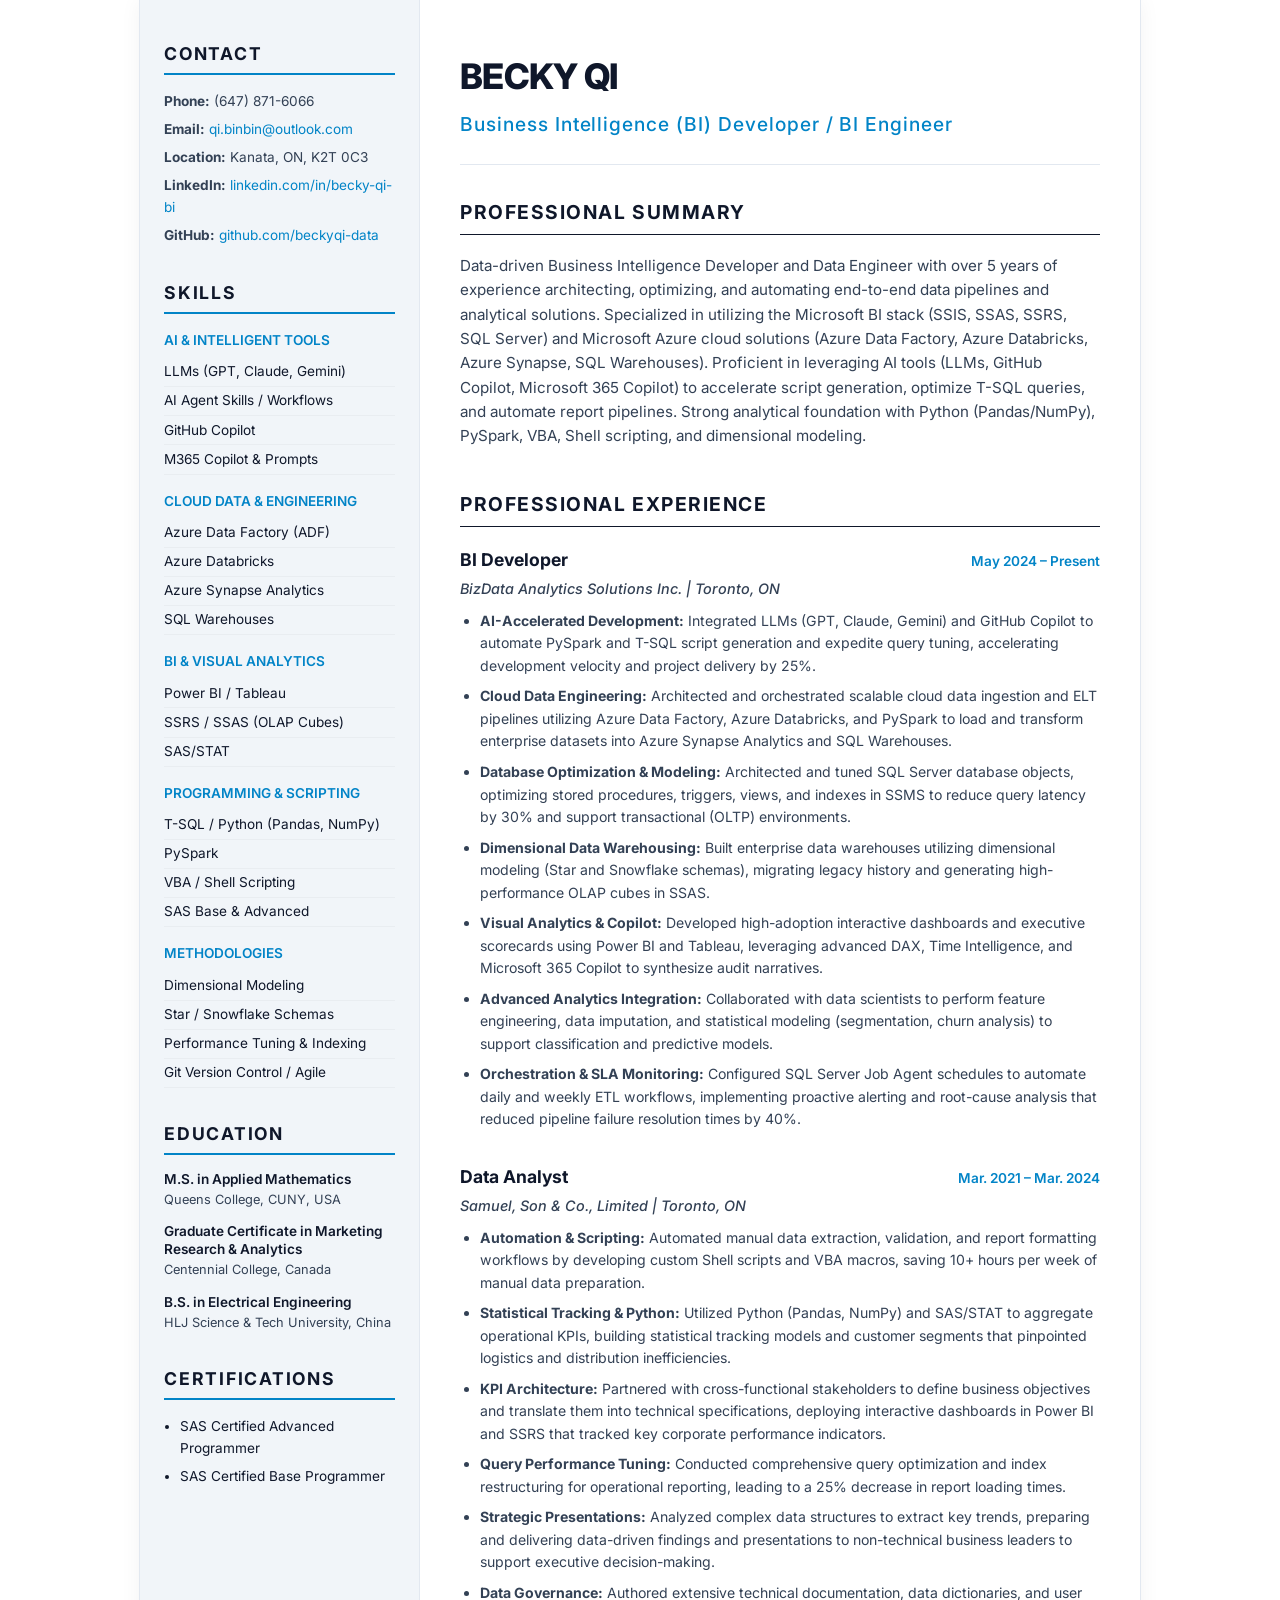
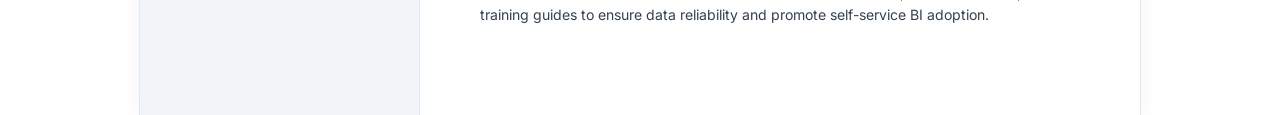
==== commit c41d429b: "chore: update experience to 5+ years and ignore .vercel metadata" ====
--- a/resume.html
+++ b/resume.html
@@ -373,7 +373,7 @@
       <section class="main-section summary-section">
         <h2 class="section-title">Professional Summary</h2>
         <p>
-          Data-driven Business Intelligence Developer and Data Engineer with over 4 years of experience architecting, optimizing, and automating end-to-end data pipelines and analytical solutions. Specialized in utilizing the Microsoft BI stack (SSIS, SSAS, SSRS, SQL Server) and Microsoft Azure cloud solutions (Azure Data Factory, Azure Databricks, Azure Synapse, SQL Warehouses). Proficient in leveraging AI tools (LLMs, GitHub Copilot, Microsoft 365 Copilot) to accelerate script generation, optimize T-SQL queries, and automate report pipelines. Strong analytical foundation with Python (Pandas/NumPy), PySpark, VBA, Shell scripting, and dimensional modeling.
+          Data-driven Business Intelligence Developer and Data Engineer with over 5 years of experience architecting, optimizing, and automating end-to-end data pipelines and analytical solutions. Specialized in utilizing the Microsoft BI stack (SSIS, SSAS, SSRS, SQL Server) and Microsoft Azure cloud solutions (Azure Data Factory, Azure Databricks, Azure Synapse, SQL Warehouses). Proficient in leveraging AI tools (LLMs, GitHub Copilot, Microsoft 365 Copilot) to accelerate script generation, optimize T-SQL queries, and automate report pipelines. Strong analytical foundation with Python (Pandas/NumPy), PySpark, VBA, Shell scripting, and dimensional modeling.
         </p>
       </section>
 
